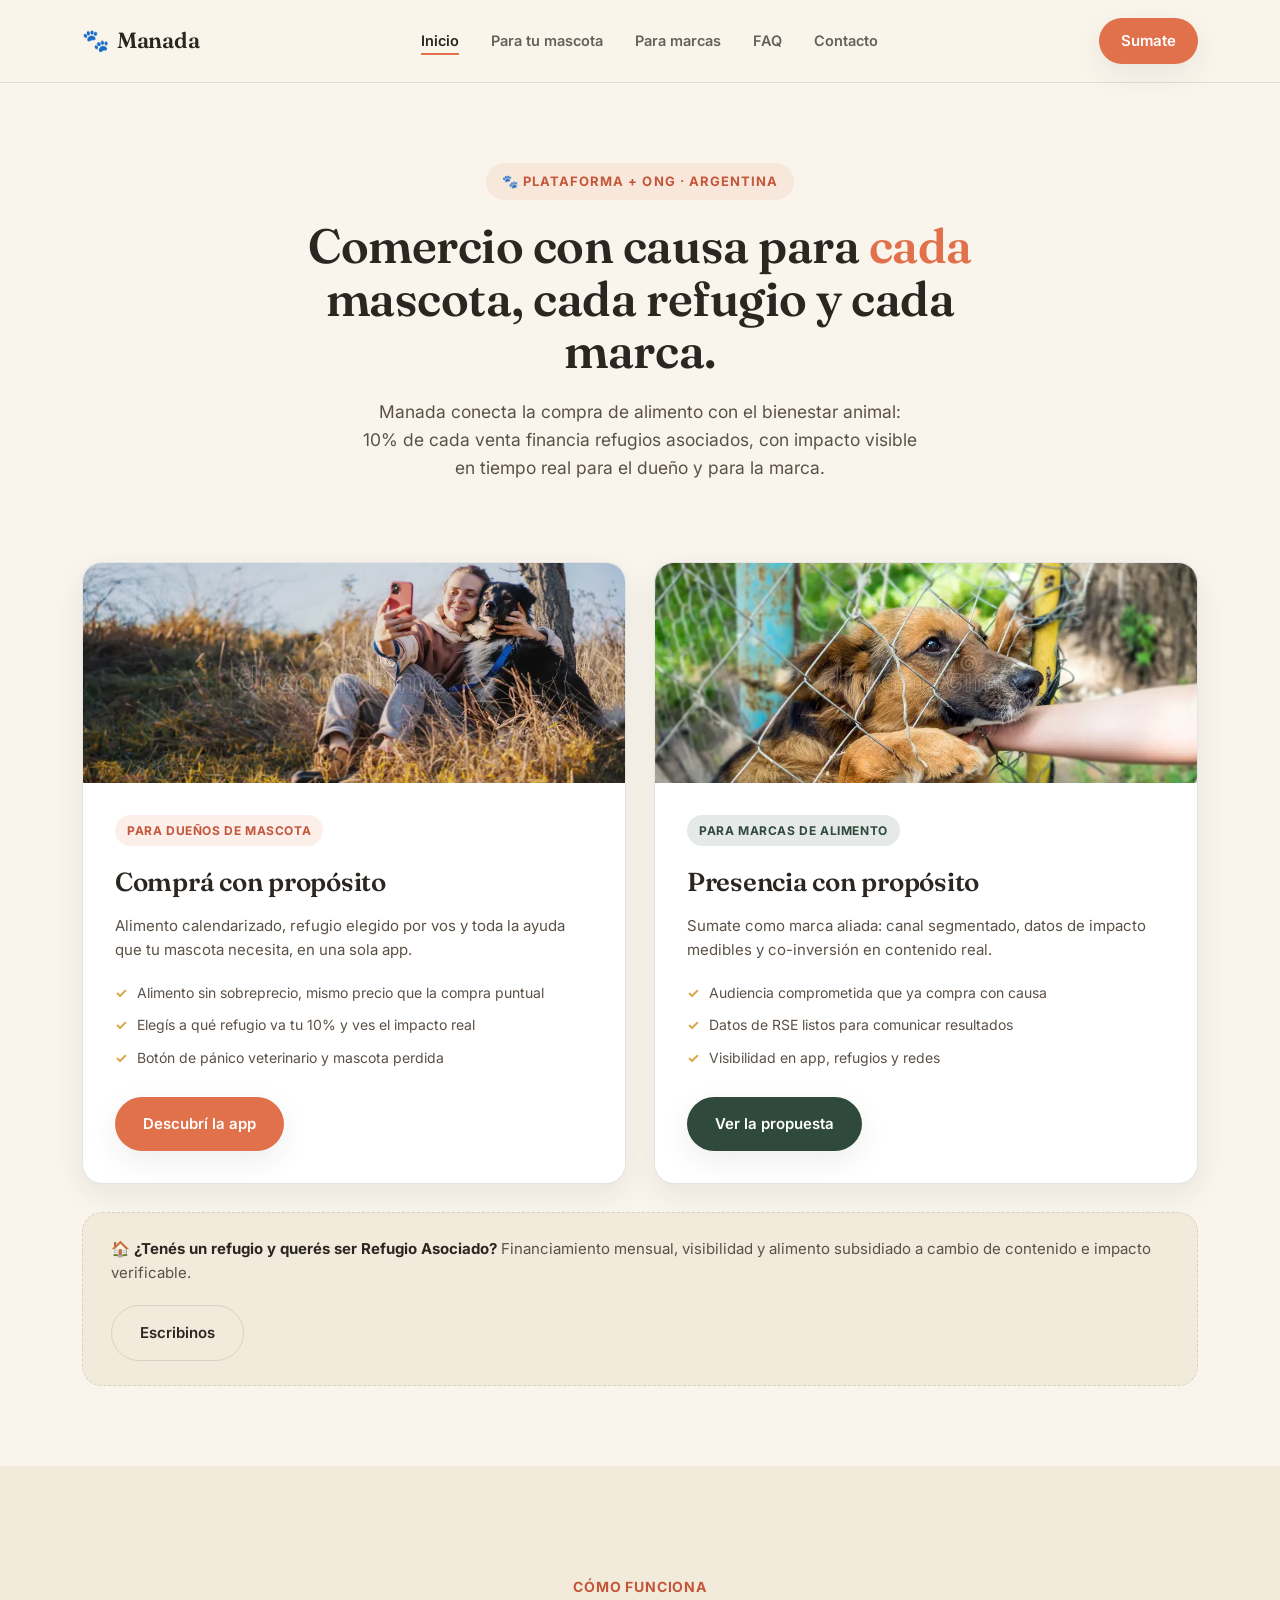
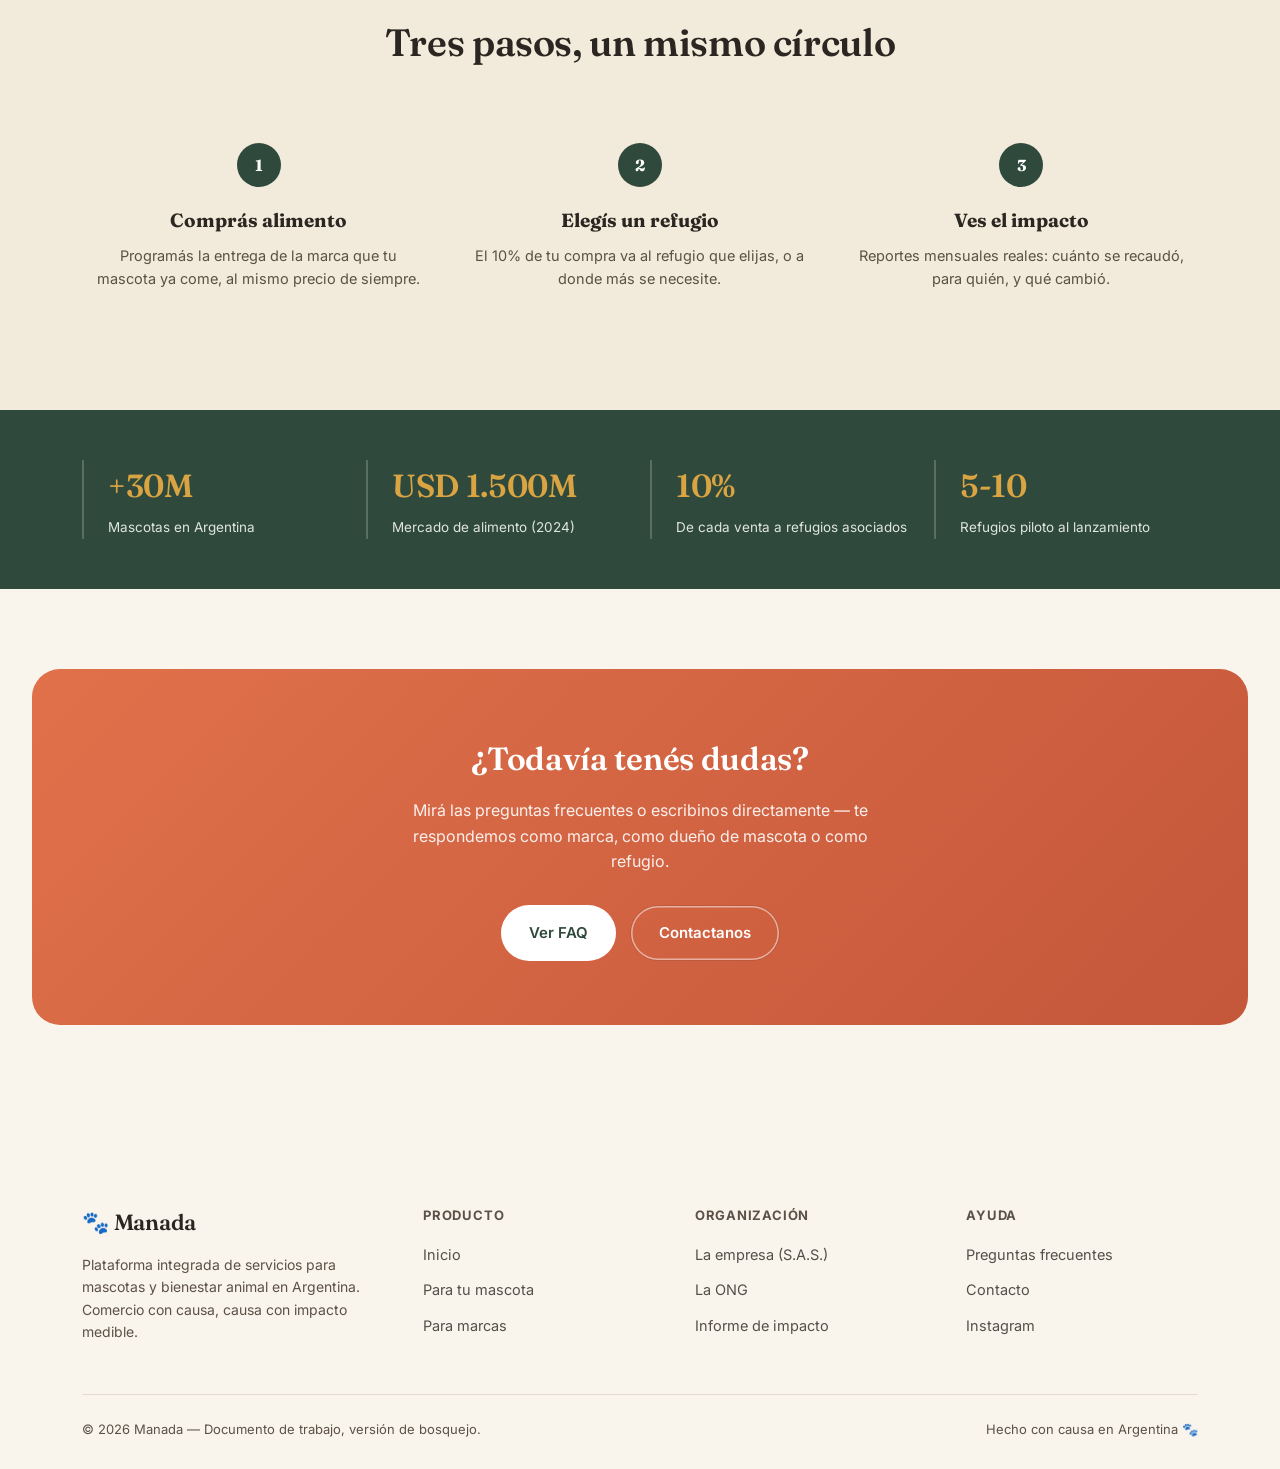
==== index.html @ 58442070 "Sitio Manada - primera version" ====
<!DOCTYPE html>
<html lang="es">
<head>
<meta charset="UTF-8">
<meta name="viewport" content="width=device-width, initial-scale=1.0">
<title>Manada — Comercio con causa para mascotas en Argentina</title>
<link rel="preconnect" href="https://fonts.googleapis.com">
<link href="https://fonts.googleapis.com/css2?family=Fraunces:opsz,wght@9..144,400;9..144,500;9..144,600;9..144,700&family=Inter:wght@400;500;600;700;800&display=swap" rel="stylesheet">
<link rel="stylesheet" href="styles.css">
<style>
  /* HERO (hub, breve) */
  .hub-hero{ padding: 80px 0 60px; text-align:center; }
  .hub-hero h1{ font-size: 48px; line-height: 1.1; max-width: 780px; margin: 0 auto 20px; }
  .hub-hero h1 em{ font-style:normal; color: var(--terracotta); }
  .hub-hero p.lead{ font-size: 17.5px; color: var(--charcoal-soft); max-width: 560px; margin: 0 auto; }

  /* FORK: dos caminos */
  .fork{ padding: 20px 0 80px; }
  .fork-grid{ display:grid; grid-template-columns: 1fr 1fr; gap: 28px; }
  .fork-card{
    background: var(--white); border-radius: var(--radius); overflow:hidden;
    border: 1px solid var(--line); box-shadow: var(--shadow);
    display:flex; flex-direction:column; transition: transform .2s ease, box-shadow .2s ease;
  }
  .fork-card:hover{ transform: translateY(-6px); box-shadow: var(--shadow-lg); }
  .fork-card .img-frame{ border-radius: 0; height: 220px; box-shadow:none; }
  .fork-card .body{ padding: 32px; display:flex; flex-direction:column; flex:1; }
  .fork-card .tag{ display:inline-block; font-size: 12px; font-weight:700; letter-spacing:.05em; text-transform:uppercase; padding: 6px 12px; border-radius: 999px; margin-bottom:16px; width:fit-content; }
  .fork-card.a .tag{ background: rgba(224,113,75,0.12); color: var(--terracotta-dark); }
  .fork-card.b .tag{ background: rgba(47,74,61,0.12); color: var(--forest); }
  .fork-card h3{ font-size: 26px; margin-bottom: 10px; }
  .fork-card p.desc{ color: var(--charcoal-soft); font-size: 15px; margin-bottom: 20px; }
  .fork-list{ display:flex; flex-direction:column; gap: 10px; margin-bottom: 28px; }
  .fork-list div{ display:flex; gap: 10px; align-items:flex-start; font-size: 14px; color: var(--charcoal-soft); }
  .fork-list div::before{ content:"✓"; color: var(--gold); font-weight:700; flex-shrink:0; }
  .fork-card .btn{ margin-top:auto; align-self:flex-start; }

  /* Banner refugios */
  .shelter-banner{
    background: var(--cream-2); border: 1.5px dashed var(--line); border-radius: var(--radius);
    padding: 24px 28px; margin-top: 28px;
    display:flex; align-items:center; justify-content:space-between; gap: 20px; flex-wrap: wrap;
  }
  .shelter-banner p{ font-size: 15px; color: var(--charcoal-soft); }
  .shelter-banner strong{ color: var(--charcoal); }

  /* COMO FUNCIONA */
  .how{ background: var(--cream-2); }
  .how-grid{ display:grid; grid-template-columns: repeat(3,1fr); gap: 28px; }
  .how-step{ text-align:center; padding: 10px; }
  .how-step .num{
    width:44px; height:44px; border-radius:50%; background: var(--forest); color:var(--white);
    display:flex; align-items:center; justify-content:center; font-family:'Fraunces',serif; font-weight:700;
    margin: 0 auto 18px;
  }
  .how-step h4{ font-family:'Fraunces',serif; font-size: 19px; margin-bottom: 8px; }
  .how-step p{ font-size: 14.5px; color: var(--charcoal-soft); }

  /* STATS */
  .stats-strip{ background: var(--forest); color: var(--white); padding: 50px 0; }
  .stats-strip .container{ display:grid; grid-template-columns: repeat(4,1fr); gap: 20px; }
  .stat{ padding-left: 24px; border-left: 2px solid rgba(255,255,255,0.2); }
  .stat h3{ color: var(--gold); font-size: 32px; margin-bottom: 6px; }
  .stat p{ font-size: 13.5px; opacity: 0.85; }

  /* CTA FINAL */
  .cta-final{ background: linear-gradient(135deg, var(--terracotta), var(--terracotta-dark)); color: var(--white); text-align:center; border-radius: 28px; margin: 0 32px; padding: 64px 40px; }
  .cta-final h2{ color: var(--white); font-size: 32px; margin-bottom: 14px; }
  .cta-final p{ opacity: 0.9; max-width: 480px; margin: 0 auto 30px; }
  .cta-actions{ display:flex; gap: 14px; justify-content:center; flex-wrap: wrap; }

  @media (max-width: 980px){
    .fork-grid, .how-grid{ grid-template-columns: 1fr; }
    .stats-strip .container{ grid-template-columns: repeat(2,1fr); }
    .hub-hero h1{ font-size: 34px; }
  }
</style>
</head>
<body>

<header>
  <nav>
    <a href="index.html" class="brand"><span class="paw">🐾</span> Manada</a>
    <ul class="nav-links">
      <li><a href="index.html" class="active">Inicio</a></li>
      <li><a href="consumidores.html">Para tu mascota</a></li>
      <li><a href="proveedores.html">Para marcas</a></li>
      <li><a href="faq.html">FAQ</a></li>
      <li><a href="contacto.html">Contacto</a></li>
    </ul>
    <div class="nav-cta">
      <a href="contacto.html" class="btn btn-primary" style="padding:11px 22px;">Sumate</a>
    </div>
  </nav>
</header>

<!-- HERO -->
<section class="hub-hero">
  <div class="container">
    <span class="eyebrow">🐾 Plataforma + ONG · Argentina</span>
    <h1>Comercio con causa para <em>cada</em> mascota, cada refugio y cada marca.</h1>
    <p class="lead">Manada conecta la compra de alimento con el bienestar animal: 10% de cada venta financia refugios asociados, con impacto visible en tiempo real para el dueño y para la marca.</p>
  </div>
</section>

<!-- FORK -->
<section class="fork">
  <div class="container">
    <div class="fork-grid">

      <div class="fork-card a">
        <div class="img-frame">
          <img src="imagenes/hero-principal.jpg" alt="Dueña con su perro al aire libre" style="object-position: 70% 40%;">
        </div>
        <div class="body">
          <span class="tag">Para dueños de mascota</span>
          <h3>Comprá con propósito</h3>
          <p class="desc">Alimento calendarizado, refugio elegido por vos y toda la ayuda que tu mascota necesita, en una sola app.</p>
          <div class="fork-list">
            <div>Alimento sin sobreprecio, mismo precio que la compra puntual</div>
            <div>Elegís a qué refugio va tu 10% y ves el impacto real</div>
            <div>Botón de pánico veterinario y mascota perdida</div>
          </div>
          <a href="consumidores.html" class="btn btn-primary">Descubrí la app</a>
        </div>
      </div>

      <div class="fork-card b">
        <div class="img-frame">
          <img src="imagenes/problema-refugio.jpg" alt="Perro en un refugio">
        </div>
        <div class="body">
          <span class="tag">Para marcas de alimento</span>
          <h3>Presencia con propósito</h3>
          <p class="desc">Sumate como marca aliada: canal segmentado, datos de impacto medibles y co-inversión en contenido real.</p>
          <div class="fork-list">
            <div>Audiencia comprometida que ya compra con causa</div>
            <div>Datos de RSE listos para comunicar resultados</div>
            <div>Visibilidad en app, refugios y redes</div>
          </div>
          <a href="proveedores.html" class="btn btn-forest">Ver la propuesta</a>
        </div>
      </div>

    </div>

    <div class="shelter-banner">
      <p>🏠 <strong>¿Tenés un refugio y querés ser Refugio Asociado?</strong> Financiamiento mensual, visibilidad y alimento subsidiado a cambio de contenido e impacto verificable.</p>
      <a href="contacto.html" class="btn btn-outline">Escribinos</a>
    </div>
  </div>
</section>

<!-- COMO FUNCIONA -->
<section class="how">
  <div class="container">
    <div class="section-head">
      <span class="section-tag" style="display:block;">Cómo funciona</span>
      <h2>Tres pasos, un mismo círculo</h2>
    </div>
    <div class="how-grid">
      <div class="how-step">
        <div class="num">1</div>
        <h4>Comprás alimento</h4>
        <p>Programás la entrega de la marca que tu mascota ya come, al mismo precio de siempre.</p>
      </div>
      <div class="how-step">
        <div class="num">2</div>
        <h4>Elegís un refugio</h4>
        <p>El 10% de tu compra va al refugio que elijas, o a donde más se necesite.</p>
      </div>
      <div class="how-step">
        <div class="num">3</div>
        <h4>Ves el impacto</h4>
        <p>Reportes mensuales reales: cuánto se recaudó, para quién, y qué cambió.</p>
      </div>
    </div>
  </div>
</section>

<!-- STATS -->
<section class="stats-strip">
  <div class="container">
    <div class="stat"><h3>+30M</h3><p>Mascotas en Argentina</p></div>
    <div class="stat"><h3>USD 1.500M</h3><p>Mercado de alimento (2024)</p></div>
    <div class="stat"><h3>10%</h3><p>De cada venta a refugios asociados</p></div>
    <div class="stat"><h3>5-10</h3><p>Refugios piloto al lanzamiento</p></div>
  </div>
</section>

<!-- CTA FINAL -->
<section style="padding-top:80px;">
  <div class="cta-final">
    <h2>¿Todavía tenés dudas?</h2>
    <p>Mirá las preguntas frecuentes o escribinos directamente — te respondemos como marca, como dueño de mascota o como refugio.</p>
    <div class="cta-actions">
      <a href="faq.html" class="btn btn-light">Ver FAQ</a>
      <a href="contacto.html" class="btn btn-outline" style="color:#fff; box-shadow: inset 0 0 0 1.5px rgba(255,255,255,0.5);">Contactanos</a>
    </div>
  </div>
</section>

<!-- FOOTER -->
<footer>
  <div class="container">
    <div class="footer-top">
      <div>
        <a href="index.html" class="brand">🐾 Manada</a>
        <p>Plataforma integrada de servicios para mascotas y bienestar animal en Argentina. Comercio con causa, causa con impacto medible.</p>
      </div>
      <div class="footer-col">
        <h5>Producto</h5>
        <ul>
          <li><a href="index.html">Inicio</a></li>
          <li><a href="consumidores.html">Para tu mascota</a></li>
          <li><a href="proveedores.html">Para marcas</a></li>
        </ul>
      </div>
      <div class="footer-col">
        <h5>Organización</h5>
        <ul>
          <li><a href="#">La empresa (S.A.S.)</a></li>
          <li><a href="#">La ONG</a></li>
          <li><a href="#">Informe de impacto</a></li>
        </ul>
      </div>
      <div class="footer-col">
        <h5>Ayuda</h5>
        <ul>
          <li><a href="faq.html">Preguntas frecuentes</a></li>
          <li><a href="contacto.html">Contacto</a></li>
          <li><a href="#">Instagram</a></li>
        </ul>
      </div>
    </div>
    <div class="footer-bottom">
      <span>© 2026 Manada — Documento de trabajo, versión de bosquejo.</span>
      <span>Hecho con causa en Argentina 🐾</span>
    </div>
  </div>
</footer>

</body>
</html>
---- styles.css ----
/* ============================================================
   MANADA — Hoja de estilos compartida
   Tokens de marca + componentes reutilizables (nav, footer, botones,
   placeholders de imagen). Cada página suma su propio <style> con
   lo específico de esa sección.
   ============================================================ */

:root{
  --cream: #FAF5EC;
  --cream-2: #F2EADA;
  --charcoal: #2B2621;
  --charcoal-soft: #5B5147;
  --terracotta: #E0714B;
  --terracotta-dark: #C4573A;
  --forest: #2F4A3D;
  --forest-light: #3E6350;
  --gold: #D9A441;
  --sage: #7C9082;
  --sage-dark: #5F7264;
  --white: #FFFFFF;
  --line: rgba(43,38,33,0.12);
  --radius: 20px;
  --shadow: 0 10px 30px rgba(43,38,33,0.08);
  --shadow-lg: 0 20px 50px rgba(43,38,33,0.14);
}

*{ box-sizing: border-box; margin:0; padding:0; }
html{ scroll-behavior: smooth; }
body{
  font-family: 'Inter', sans-serif;
  color: var(--charcoal);
  background: var(--cream);
  line-height: 1.6;
  overflow-x: hidden;
}
h1, h2, h3, .brand{
  font-family: 'Fraunces', serif;
  font-weight: 600;
  letter-spacing: -0.01em;
  color: var(--charcoal);
}
a{ color: inherit; text-decoration: none; }
ul{ list-style: none; }
img{ max-width: 100%; display:block; }
section{ padding: 110px 0; }
.container{ max-width: 1180px; margin: 0 auto; padding: 0 32px; }

.eyebrow{
  display:inline-flex; align-items:center; gap:8px;
  font-size: 13px; font-weight: 700; letter-spacing: 0.08em; text-transform: uppercase;
  color: var(--terracotta-dark);
  background: rgba(224,113,75,0.1);
  padding: 8px 16px; border-radius: 999px;
  margin-bottom: 20px;
}
.eyebrow.green{ color: var(--forest); background: rgba(47,74,61,0.1); }
.eyebrow.sage{ color: var(--sage-dark); background: rgba(124,144,130,0.14); }

.section-tag{ font-size: 14px; font-weight: 700; color: var(--terracotta-dark); text-transform: uppercase; letter-spacing: .06em; margin-bottom: 14px; display:block; }
.section-head{ text-align:center; max-width: 620px; margin: 0 auto 60px; }
.section-head h2{ font-size: 38px; margin-bottom: 16px; }
.section-head p{ color: var(--charcoal-soft); font-size: 17px; }

/* Buttons */
.btn{
  display:inline-flex; align-items:center; justify-content:center; gap:8px;
  padding: 15px 28px; border-radius: 999px; font-weight: 600; font-size: 15px;
  cursor:pointer; transition: transform .2s ease, box-shadow .2s ease, background .2s ease;
  white-space: nowrap; border: none; font-family:'Inter',sans-serif;
}
.btn-primary{ background: var(--terracotta); color: var(--white); box-shadow: var(--shadow); }
.btn-primary:hover{ background: var(--terracotta-dark); transform: translateY(-2px); }
.btn-forest{ background: var(--forest); color: var(--white); box-shadow: var(--shadow); }
.btn-forest:hover{ background: var(--forest-light); transform: translateY(-2px); }
.btn-outline{ background: transparent; color: var(--charcoal); border: 1.5px solid var(--line); }
.btn-outline:hover{ border-color: var(--charcoal); transform: translateY(-2px); }
.btn-light{ background: var(--white); color: var(--forest); }
.btn-light:hover{ transform: translateY(-2px); box-shadow: var(--shadow); }

/* Placeholder de imagen (sin foto todavía) */
.img-placeholder{
  position: relative;
  display:flex; flex-direction:column; align-items:center; justify-content:center; gap:10px;
  text-align:center;
  background: repeating-linear-gradient(135deg, #EFE6D8, #EFE6D8 10px, #F5EEE2 10px, #F5EEE2 20px);
  border: 1.5px dashed rgba(43,38,33,0.28);
  border-radius: var(--radius);
  color: var(--charcoal-soft);
  padding: 24px;
  min-height: 220px;
}
.img-placeholder .icon{ font-size: 28px; opacity: 0.6; }
.img-placeholder .label{ font-size: 13px; font-weight: 700; text-transform: uppercase; letter-spacing: .05em; color: var(--charcoal); }
.img-placeholder .desc{ font-size: 13px; max-width: 260px; color: var(--charcoal-soft); }

/* Imagen real ya cargada */
.img-frame{ border-radius: var(--radius); overflow: hidden; box-shadow: var(--shadow); }
.img-frame img{ width:100%; height:100%; object-fit: cover; object-position: center; display:block; }

/* ============ NAV (compartida en todas las páginas) ============ */
header{
  position: sticky; top:0; z-index: 100;
  background: rgba(250,245,236,0.85);
  backdrop-filter: blur(10px);
  border-bottom: 1px solid var(--line);
}
nav{
  max-width: 1180px; margin:0 auto; padding: 18px 32px;
  display:flex; align-items:center; justify-content:space-between;
}
.brand{ font-size: 22px; display:flex; align-items:center; gap:8px; }
.brand .paw{ color: var(--terracotta); }
.nav-links{ display:flex; gap: 32px; font-weight: 600; font-size: 14.5px; }
.nav-links a{ opacity: 0.72; transition: opacity .2s; padding-bottom: 4px; border-bottom: 2px solid transparent; }
.nav-links a:hover{ opacity: 1; }
.nav-links a.active{ opacity: 1; border-bottom-color: var(--terracotta); }
.nav-cta{ display:flex; align-items:center; gap:16px; }

@media (max-width: 980px){
  .nav-links{ display:none; }
}

/* ============ FOOTER (compartido) ============ */
footer{ padding: 70px 0 30px; }
.footer-top{ display:grid; grid-template-columns: 1.3fr 1fr 1fr 1fr; gap: 40px; margin-bottom: 50px; }
.footer-top .brand{ margin-bottom: 14px; }
.footer-top p{ color: var(--charcoal-soft); font-size: 14px; max-width: 280px; }
.footer-col h5{ font-size: 13px; text-transform: uppercase; letter-spacing: .06em; margin-bottom: 16px; color: var(--charcoal-soft); }
.footer-col ul{ display:flex; flex-direction:column; gap: 10px; }
.footer-col a{ font-size: 14.5px; color: var(--charcoal); opacity: 0.8; }
.footer-col a:hover{ opacity: 1; }
.footer-bottom{
  border-top: 1px solid var(--line); padding-top: 24px;
  display:flex; justify-content:space-between; align-items:center; font-size: 13px; color: var(--charcoal-soft);
  flex-wrap: wrap; gap: 10px;
}
@media (max-width: 980px){
  .footer-top{ grid-template-columns: 1fr 1fr; }
}
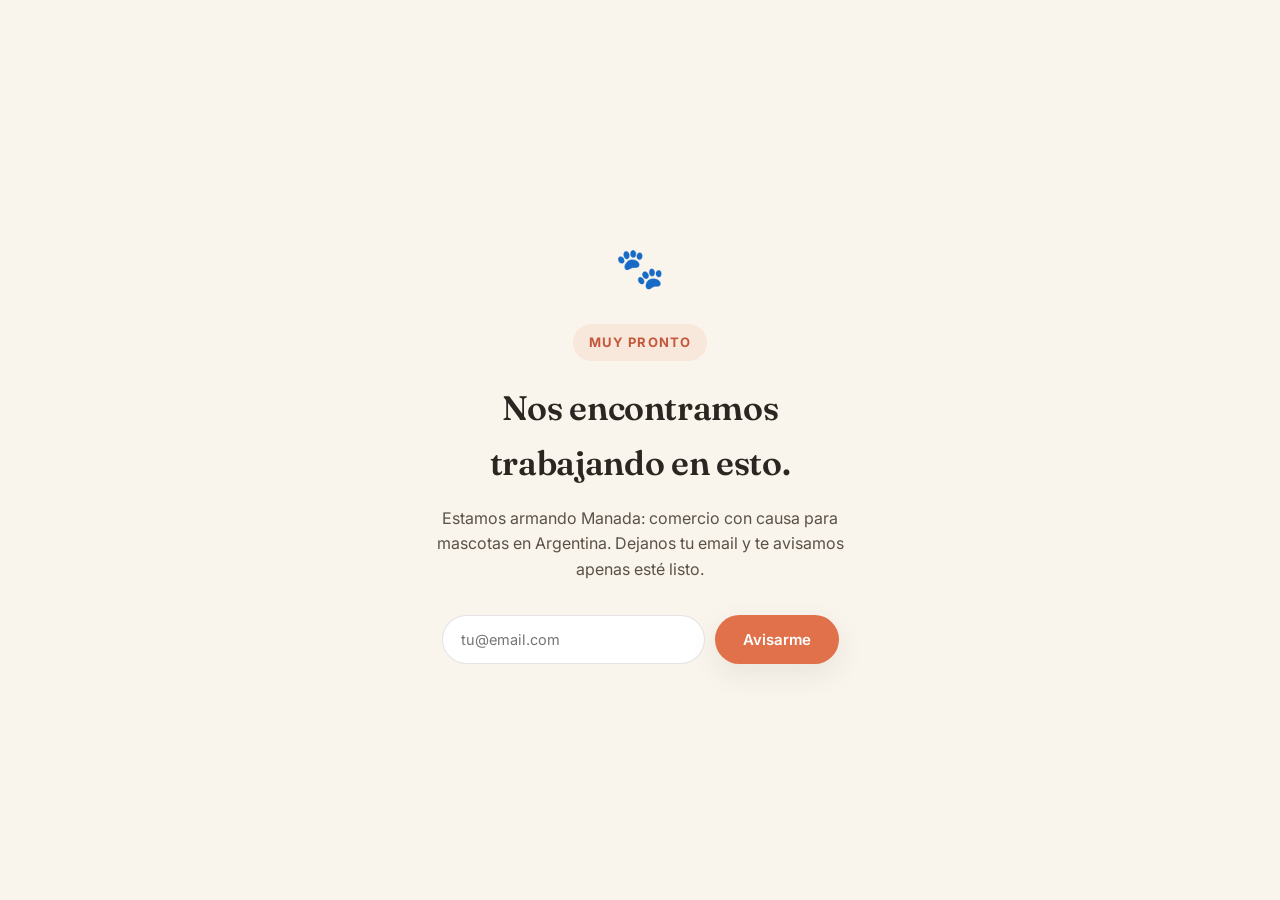
==== commit ee80c087: "Agregar modo mantenimiento (estamos trabajando en esto)" ====
--- a/index.html
+++ b/index.html
@@ -2,6 +2,8 @@
 <html lang="es">
 <head>
 <meta charset="UTF-8">
+<script src="config.js"></script>
+<script>if (typeof MANADA_MAINTENANCE !== 'undefined' && MANADA_MAINTENANCE) { location.replace('maintenance.html'); }</script>
 <meta name="viewport" content="width=device-width, initial-scale=1.0">
 <title>Manada — Comercio con causa para mascotas en Argentina</title>
 <link rel="preconnect" href="https://fonts.googleapis.com">
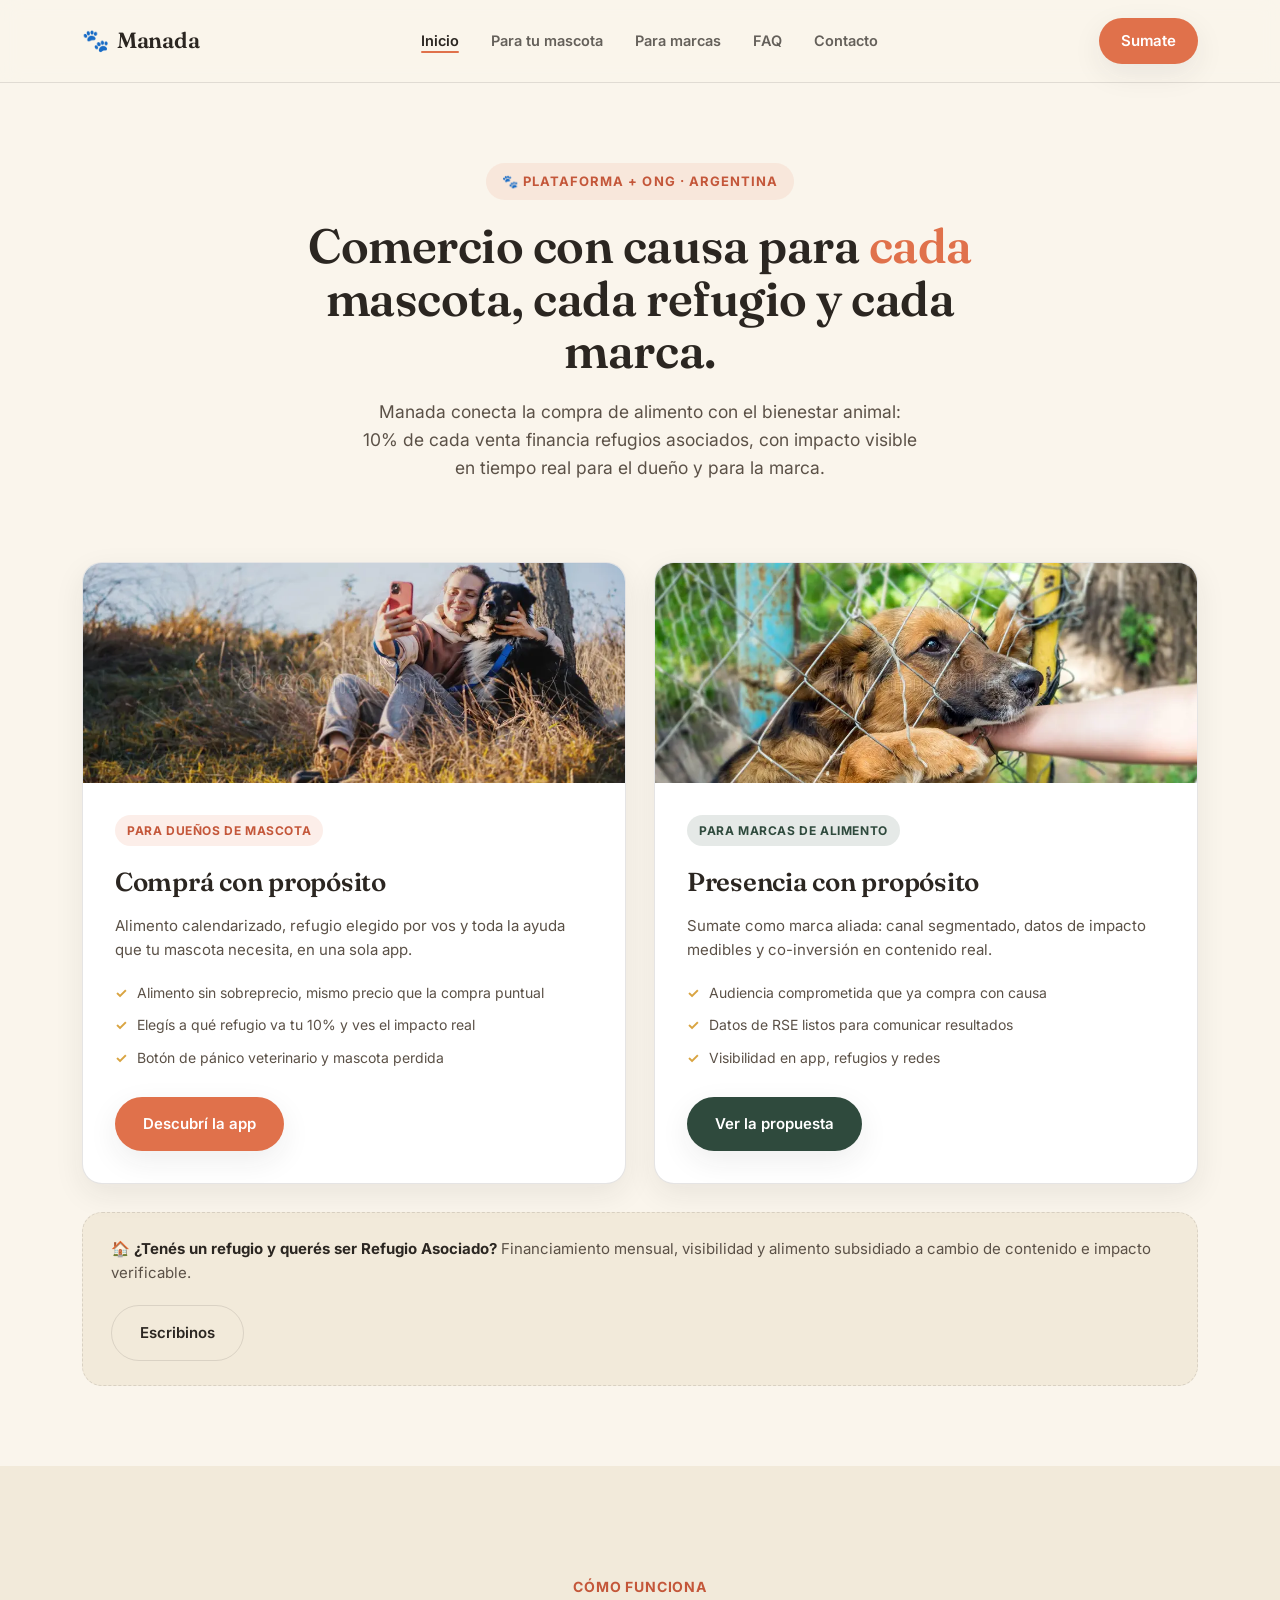
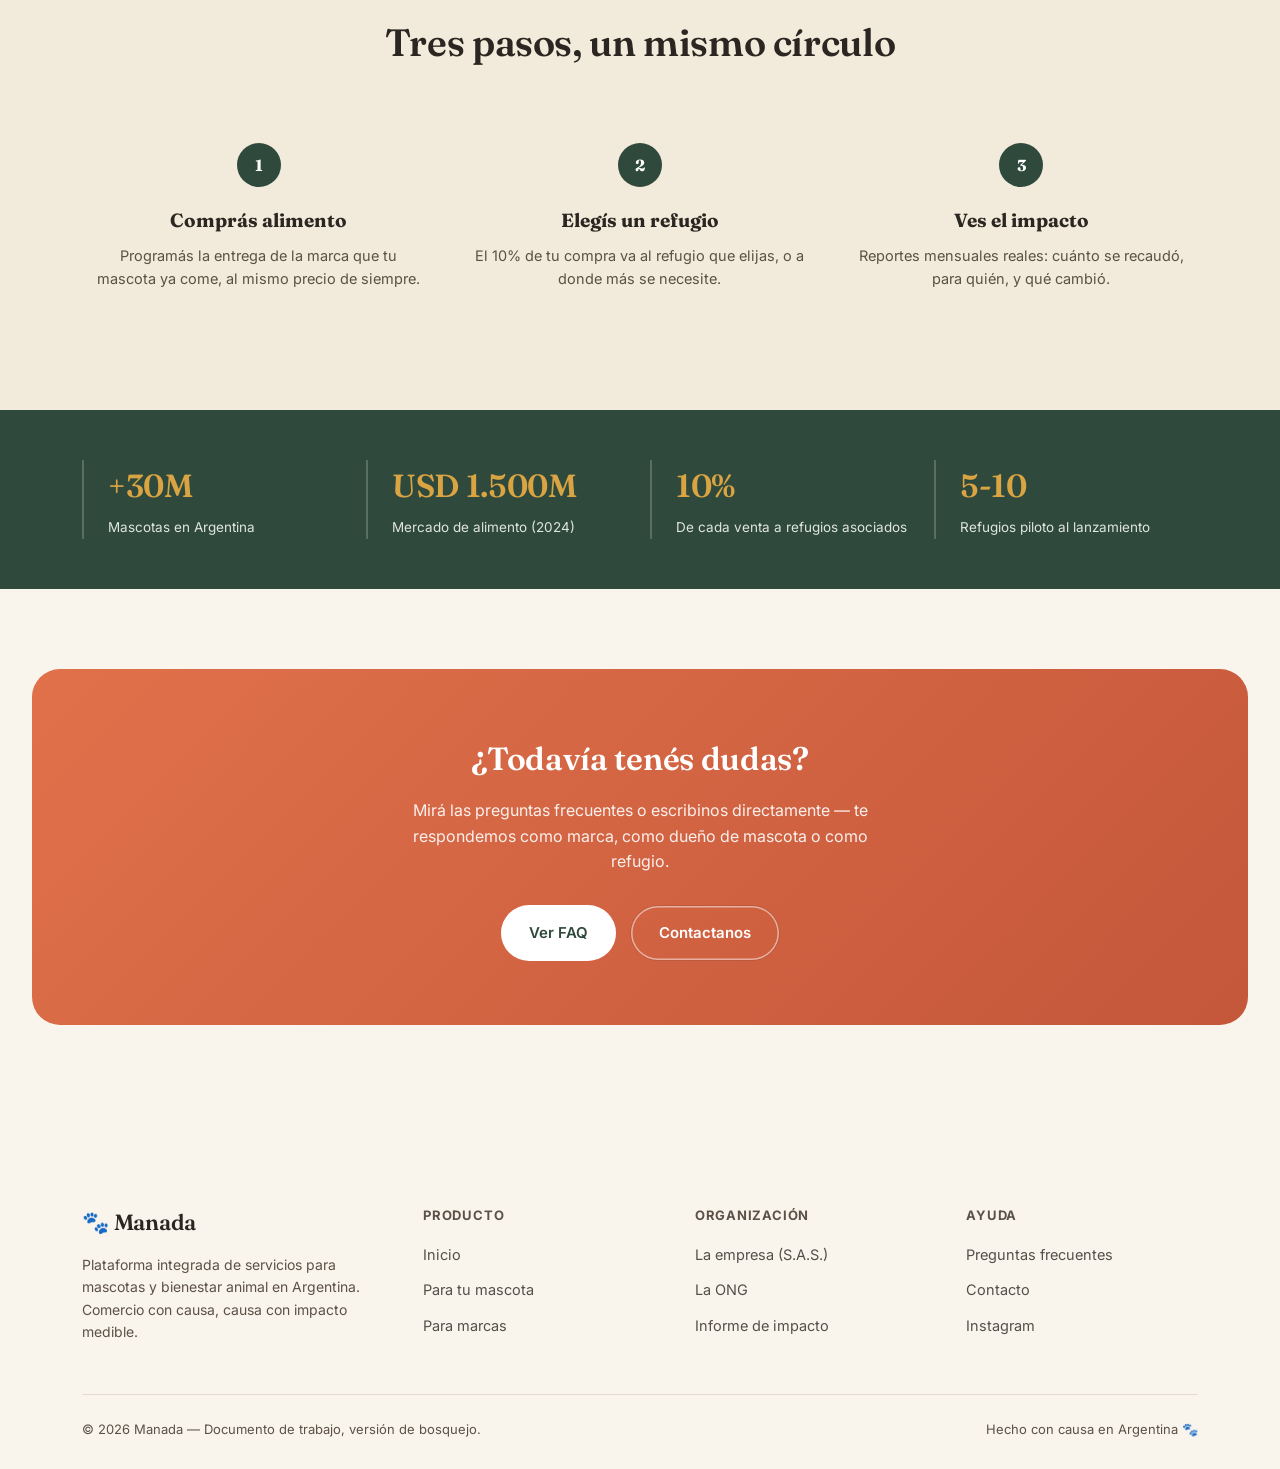
==== commit bb433c17: "Pulir micro-interacciones: easing propio, press feedback, focus states Curvas de easing custom (ease" ====
--- a/index.html
+++ b/index.html
@@ -22,9 +22,10 @@
   .fork-card{
     background: var(--white); border-radius: var(--radius); overflow:hidden;
     border: 1px solid var(--line); box-shadow: var(--shadow);
-    display:flex; flex-direction:column; transition: transform .2s ease, box-shadow .2s ease;
-  }
-  .fork-card:hover{ transform: translateY(-6px); box-shadow: var(--shadow-lg); }
+    display:flex; flex-direction:column;
+    transition: transform .3s var(--ease-out-expo), box-shadow .3s var(--ease-out-expo);
+  }
+  .fork-card:hover{ transform: translateY(-4px); box-shadow: var(--shadow-lg); }
   .fork-card .img-frame{ border-radius: 0; height: 220px; box-shadow:none; }
   .fork-card .body{ padding: 32px; display:flex; flex-direction:column; flex:1; }
   .fork-card .tag{ display:inline-block; font-size: 12px; font-weight:700; letter-spacing:.05em; text-transform:uppercase; padding: 6px 12px; border-radius: 999px; margin-bottom:16px; width:fit-content; }
--- a/styles.css
+++ b/styles.css
@@ -22,6 +22,12 @@
   --radius: 20px;
   --shadow: 0 10px 30px rgba(43,38,33,0.08);
   --shadow-lg: 0 20px 50px rgba(43,38,33,0.14);
+
+  /* Curvas de easing: nada de "ease" lineal por defecto.
+     expo = arranca rápido, frena suave (hovers, apariciones).
+     spring = leve overshoot, para feedback táctil (press). */
+  --ease-out-expo: cubic-bezier(0.16, 1, 0.3, 1);
+  --ease-spring: cubic-bezier(0.34, 1.56, 0.64, 1);
 }
 
 *{ box-sizing: border-box; margin:0; padding:0; }
@@ -65,9 +71,13 @@
 .btn{
   display:inline-flex; align-items:center; justify-content:center; gap:8px;
   padding: 15px 28px; border-radius: 999px; font-weight: 600; font-size: 15px;
-  cursor:pointer; transition: transform .2s ease, box-shadow .2s ease, background .2s ease;
+  cursor:pointer;
+  transition: transform .15s var(--ease-out-expo), box-shadow .15s var(--ease-out-expo), background .15s var(--ease-out-expo);
   white-space: nowrap; border: none; font-family:'Inter',sans-serif;
 }
+/* Press táctil: domina sobre el hover mientras se mantiene el click. */
+.btn:active{ transform: scale(0.96); transition-duration: .1s; }
+.btn:focus-visible{ outline: 2px solid var(--terracotta-dark); outline-offset: 3px; }
 .btn-primary{ background: var(--terracotta); color: var(--white); box-shadow: var(--shadow); }
 .btn-primary:hover{ background: var(--terracotta-dark); transform: translateY(-2px); }
 .btn-forest{ background: var(--forest); color: var(--white); box-shadow: var(--shadow); }
@@ -111,10 +121,23 @@
 .brand{ font-size: 22px; display:flex; align-items:center; gap:8px; }
 .brand .paw{ color: var(--terracotta); }
 .nav-links{ display:flex; gap: 32px; font-weight: 600; font-size: 14.5px; }
-.nav-links a{ opacity: 0.72; transition: opacity .2s; padding-bottom: 4px; border-bottom: 2px solid transparent; }
+.nav-links a{
+  position: relative; opacity: 0.72; padding-bottom: 4px;
+  transition: opacity .2s var(--ease-out-expo);
+}
+.nav-links a::after{
+  content:""; position:absolute; left:0; right:0; bottom:0; height:2px;
+  background: var(--terracotta); border-radius: 2px;
+  transform: scaleX(0); transform-origin: left;
+  transition: transform .3s var(--ease-out-expo);
+}
 .nav-links a:hover{ opacity: 1; }
-.nav-links a.active{ opacity: 1; border-bottom-color: var(--terracotta); }
+.nav-links a:hover::after{ transform: scaleX(1); }
+.nav-links a.active{ opacity: 1; }
+.nav-links a.active::after{ transform: scaleX(1); }
 .nav-cta{ display:flex; align-items:center; gap:16px; }
+
+a:focus-visible{ outline: 2px solid var(--terracotta-dark); outline-offset: 3px; border-radius: 4px; }
 
 @media (max-width: 980px){
   .nav-links{ display:none; }
@@ -137,3 +160,13 @@
 @media (max-width: 980px){
   .footer-top{ grid-template-columns: 1fr 1fr; }
 }
+
+/* Quien pida menos movimiento, que no tenga que verlo. */
+@media (prefers-reduced-motion: reduce){
+  *, *::before, *::after{
+    animation-duration: 0.01ms !important;
+    animation-iteration-count: 1 !important;
+    transition-duration: 0.01ms !important;
+    scroll-behavior: auto !important;
+  }
+}
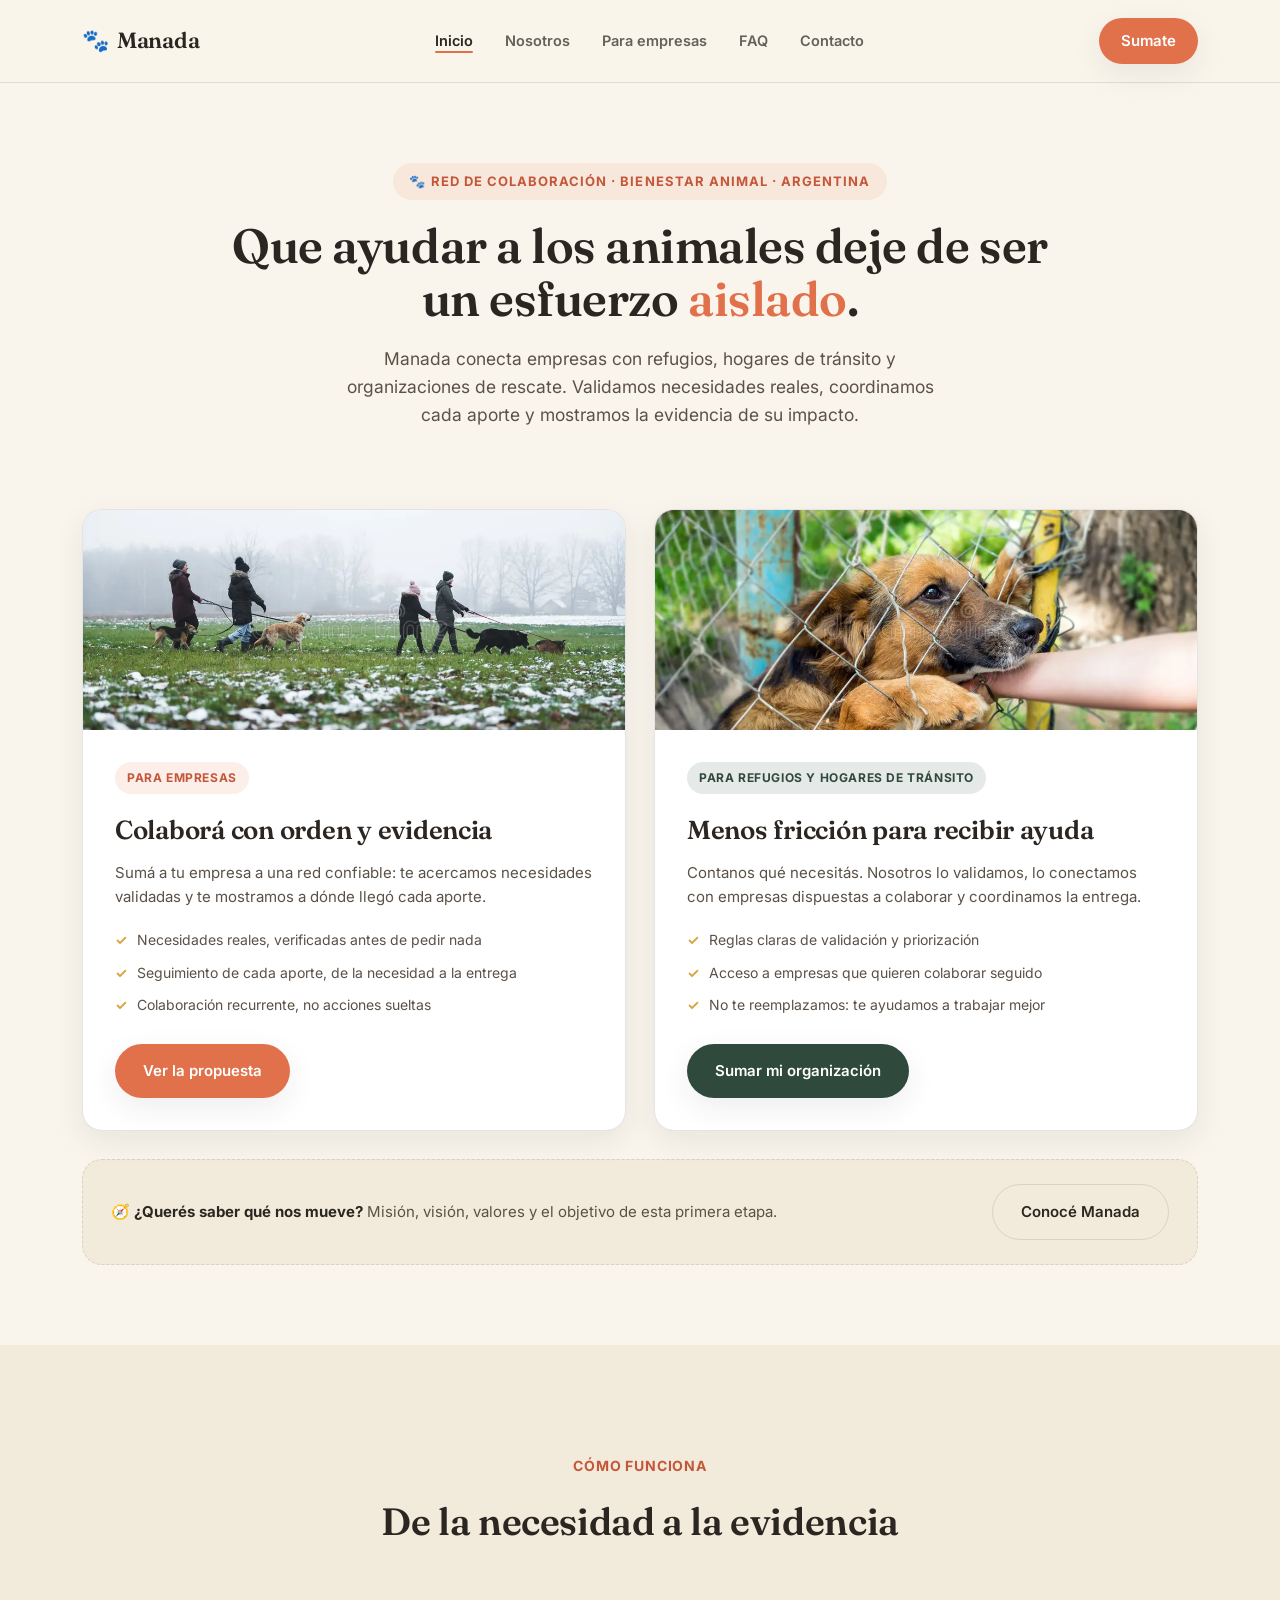
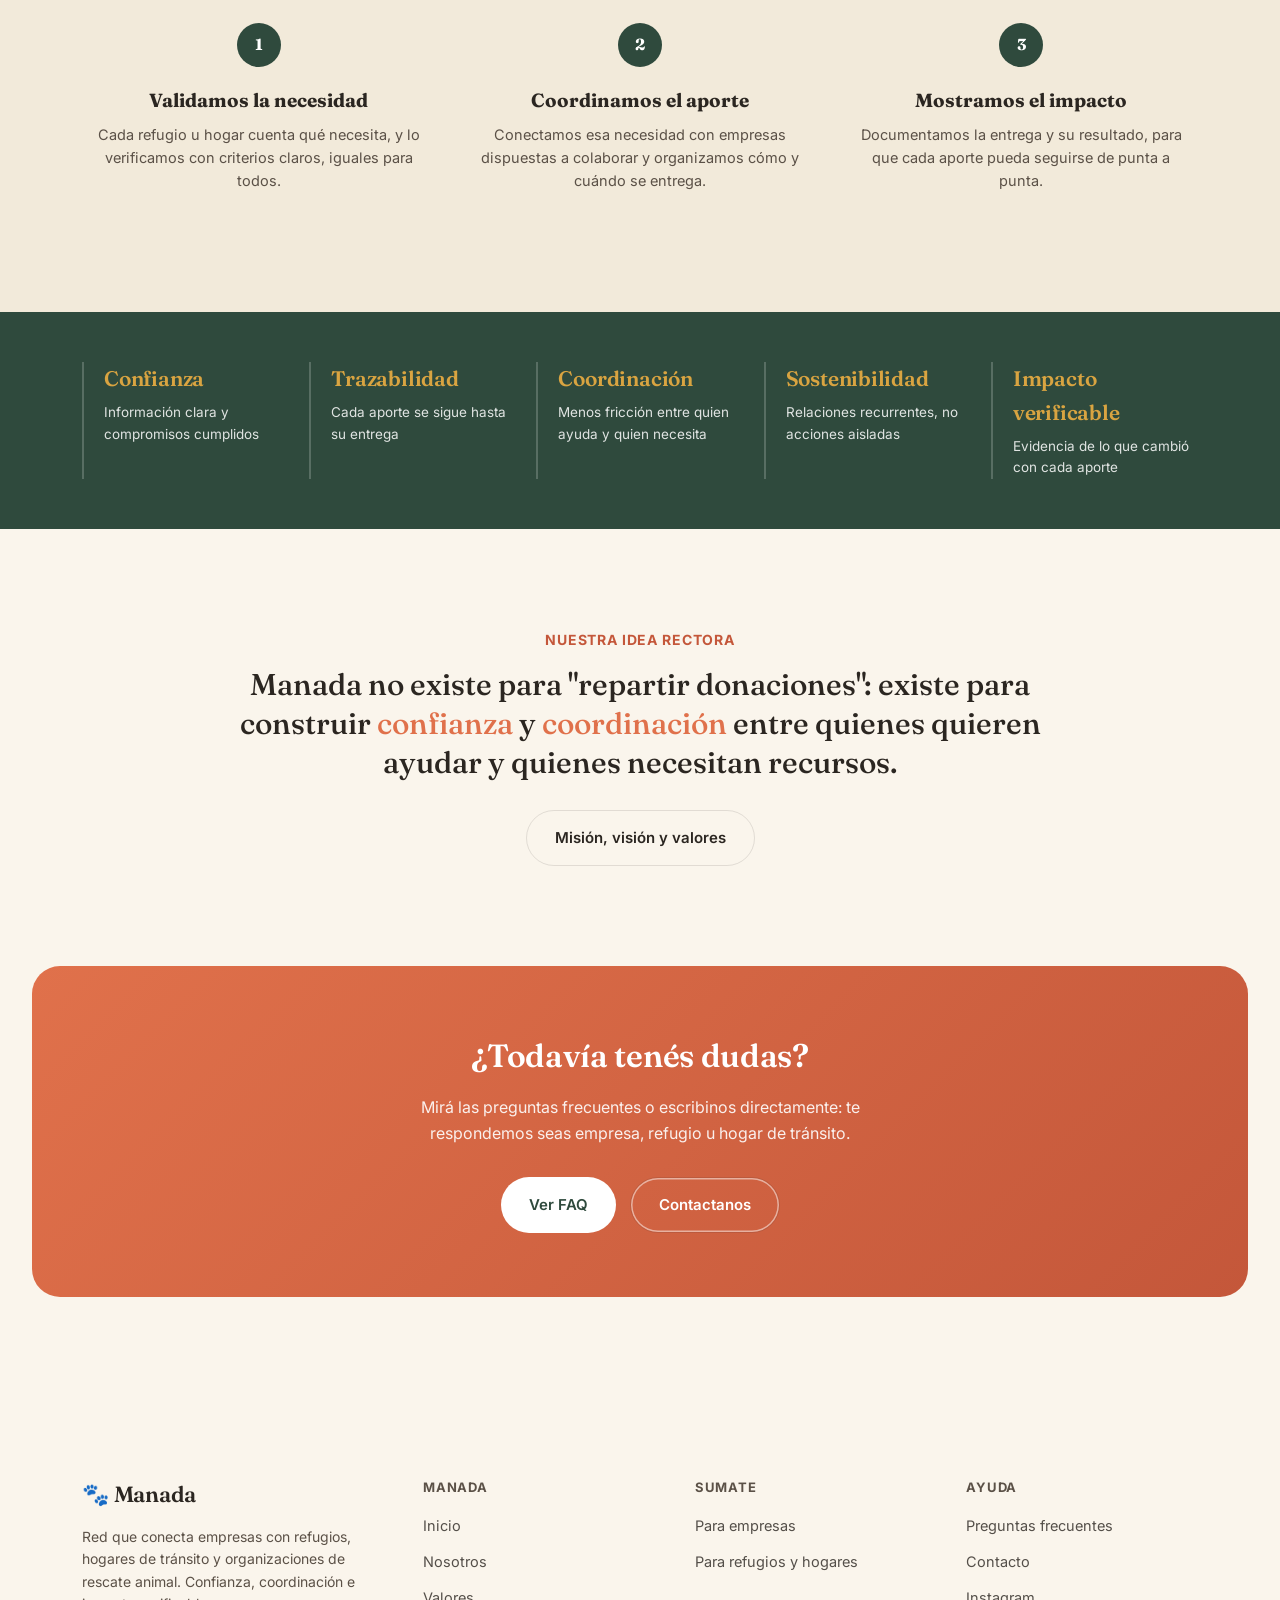
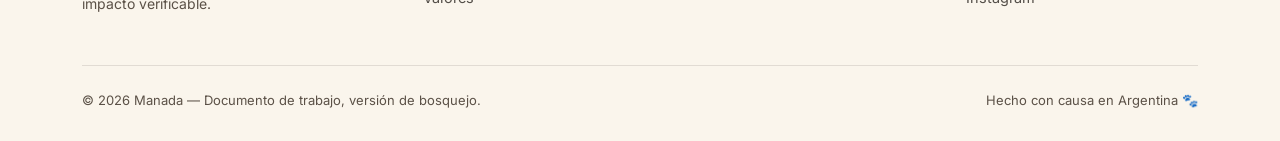
==== commit 540fd3bd: "Reposicionar el sitio según MAN-64 y capturar leads en Supabase - Nueva página Nosotros: misión, vis" ====
--- a/index.html
+++ b/index.html
@@ -5,16 +5,16 @@
 <script src="config.js"></script>
 <script>if (typeof MANADA_MAINTENANCE !== 'undefined' && MANADA_MAINTENANCE) { location.replace('maintenance.html'); }</script>
 <meta name="viewport" content="width=device-width, initial-scale=1.0">
-<title>Manada — Comercio con causa para mascotas en Argentina</title>
+<title>Manada — Empresas y refugios, coordinados para el bienestar animal</title>
 <link rel="preconnect" href="https://fonts.googleapis.com">
 <link href="https://fonts.googleapis.com/css2?family=Fraunces:opsz,wght@9..144,400;9..144,500;9..144,600;9..144,700&family=Inter:wght@400;500;600;700;800&display=swap" rel="stylesheet">
 <link rel="stylesheet" href="styles.css">
 <style>
   /* HERO (hub, breve) */
   .hub-hero{ padding: 80px 0 60px; text-align:center; }
-  .hub-hero h1{ font-size: 48px; line-height: 1.1; max-width: 780px; margin: 0 auto 20px; }
+  .hub-hero h1{ font-size: 48px; line-height: 1.1; max-width: 820px; margin: 0 auto 20px; }
   .hub-hero h1 em{ font-style:normal; color: var(--terracotta); }
-  .hub-hero p.lead{ font-size: 17.5px; color: var(--charcoal-soft); max-width: 560px; margin: 0 auto; }
+  .hub-hero p.lead{ font-size: 17.5px; color: var(--charcoal-soft); max-width: 600px; margin: 0 auto; }
 
   /* FORK: dos caminos */
   .fork{ padding: 20px 0 80px; }
@@ -38,7 +38,7 @@
   .fork-list div::before{ content:"✓"; color: var(--gold); font-weight:700; flex-shrink:0; }
   .fork-card .btn{ margin-top:auto; align-self:flex-start; }
 
-  /* Banner refugios */
+  /* Banner secundario */
   .shelter-banner{
     background: var(--cream-2); border: 1.5px dashed var(--line); border-radius: var(--radius);
     padding: 24px 28px; margin-top: 28px;
@@ -59,12 +59,20 @@
   .how-step h4{ font-family:'Fraunces',serif; font-size: 19px; margin-bottom: 8px; }
   .how-step p{ font-size: 14.5px; color: var(--charcoal-soft); }
 
-  /* STATS */
+  /* PILARES */
   .stats-strip{ background: var(--forest); color: var(--white); padding: 50px 0; }
-  .stats-strip .container{ display:grid; grid-template-columns: repeat(4,1fr); gap: 20px; }
-  .stat{ padding-left: 24px; border-left: 2px solid rgba(255,255,255,0.2); }
-  .stat h3{ color: var(--gold); font-size: 32px; margin-bottom: 6px; }
+  .stats-strip .container{ display:grid; grid-template-columns: repeat(5,1fr); gap: 20px; }
+  .stat{ padding-left: 20px; border-left: 2px solid rgba(255,255,255,0.2); }
+  .stat h3{ color: var(--gold); font-size: 21px; margin-bottom: 6px; }
   .stat p{ font-size: 13.5px; opacity: 0.85; }
+
+  /* IDEA RECTORA */
+  .rector{ text-align:center; padding: 100px 0 20px; }
+  .rector blockquote{
+    font-family:'Fraunces',serif; font-size: 30px; line-height: 1.3; font-weight: 500;
+    max-width: 820px; margin: 0 auto 28px; color: var(--charcoal);
+  }
+  .rector blockquote em{ font-style:normal; color: var(--terracotta); }
 
   /* CTA FINAL */
   .cta-final{ background: linear-gradient(135deg, var(--terracotta), var(--terracotta-dark)); color: var(--white); text-align:center; border-radius: 28px; margin: 0 32px; padding: 64px 40px; }
@@ -76,6 +84,7 @@
     .fork-grid, .how-grid{ grid-template-columns: 1fr; }
     .stats-strip .container{ grid-template-columns: repeat(2,1fr); }
     .hub-hero h1{ font-size: 34px; }
+    .rector blockquote{ font-size: 23px; }
   }
 </style>
 </head>
@@ -86,8 +95,8 @@
     <a href="index.html" class="brand"><span class="paw">🐾</span> Manada</a>
     <ul class="nav-links">
       <li><a href="index.html" class="active">Inicio</a></li>
-      <li><a href="consumidores.html">Para tu mascota</a></li>
-      <li><a href="proveedores.html">Para marcas</a></li>
+      <li><a href="nosotros.html">Nosotros</a></li>
+      <li><a href="proveedores.html">Para empresas</a></li>
       <li><a href="faq.html">FAQ</a></li>
       <li><a href="contacto.html">Contacto</a></li>
     </ul>
@@ -100,9 +109,9 @@
 <!-- HERO -->
 <section class="hub-hero">
   <div class="container">
-    <span class="eyebrow">🐾 Plataforma + ONG · Argentina</span>
-    <h1>Comercio con causa para <em>cada</em> mascota, cada refugio y cada marca.</h1>
-    <p class="lead">Manada conecta la compra de alimento con el bienestar animal: 10% de cada venta financia refugios asociados, con impacto visible en tiempo real para el dueño y para la marca.</p>
+    <span class="eyebrow">🐾 Red de colaboración · Bienestar animal · Argentina</span>
+    <h1>Que ayudar a los animales deje de ser un esfuerzo <em>aislado</em>.</h1>
+    <p class="lead">Manada conecta empresas con refugios, hogares de tránsito y organizaciones de rescate. Validamos necesidades reales, coordinamos cada aporte y mostramos la evidencia de su impacto.</p>
   </div>
 </section>
 
@@ -113,18 +122,18 @@
 
       <div class="fork-card a">
         <div class="img-frame">
-          <img src="imagenes/hero-principal.jpg" alt="Dueña con su perro al aire libre" style="object-position: 70% 40%;">
+          <img src="imagenes/galeria-voluntario.jpg" alt="Voluntarios paseando varios perros de refugio">
         </div>
         <div class="body">
-          <span class="tag">Para dueños de mascota</span>
-          <h3>Comprá con propósito</h3>
-          <p class="desc">Alimento calendarizado, refugio elegido por vos y toda la ayuda que tu mascota necesita, en una sola app.</p>
+          <span class="tag">Para empresas</span>
+          <h3>Colaborá con orden y evidencia</h3>
+          <p class="desc">Sumá a tu empresa a una red confiable: te acercamos necesidades validadas y te mostramos a dónde llegó cada aporte.</p>
           <div class="fork-list">
-            <div>Alimento sin sobreprecio, mismo precio que la compra puntual</div>
-            <div>Elegís a qué refugio va tu 10% y ves el impacto real</div>
-            <div>Botón de pánico veterinario y mascota perdida</div>
+            <div>Necesidades reales, verificadas antes de pedir nada</div>
+            <div>Seguimiento de cada aporte, de la necesidad a la entrega</div>
+            <div>Colaboración recurrente, no acciones sueltas</div>
           </div>
-          <a href="consumidores.html" class="btn btn-primary">Descubrí la app</a>
+          <a href="proveedores.html" class="btn btn-primary">Ver la propuesta</a>
         </div>
       </div>
 
@@ -133,23 +142,23 @@
           <img src="imagenes/problema-refugio.jpg" alt="Perro en un refugio">
         </div>
         <div class="body">
-          <span class="tag">Para marcas de alimento</span>
-          <h3>Presencia con propósito</h3>
-          <p class="desc">Sumate como marca aliada: canal segmentado, datos de impacto medibles y co-inversión en contenido real.</p>
+          <span class="tag">Para refugios y hogares de tránsito</span>
+          <h3>Menos fricción para recibir ayuda</h3>
+          <p class="desc">Contanos qué necesitás. Nosotros lo validamos, lo conectamos con empresas dispuestas a colaborar y coordinamos la entrega.</p>
           <div class="fork-list">
-            <div>Audiencia comprometida que ya compra con causa</div>
-            <div>Datos de RSE listos para comunicar resultados</div>
-            <div>Visibilidad en app, refugios y redes</div>
+            <div>Reglas claras de validación y priorización</div>
+            <div>Acceso a empresas que quieren colaborar seguido</div>
+            <div>No te reemplazamos: te ayudamos a trabajar mejor</div>
           </div>
-          <a href="proveedores.html" class="btn btn-forest">Ver la propuesta</a>
+          <a href="contacto.html" class="btn btn-forest">Sumar mi organización</a>
         </div>
       </div>
 
     </div>
 
     <div class="shelter-banner">
-      <p>🏠 <strong>¿Tenés un refugio y querés ser Refugio Asociado?</strong> Financiamiento mensual, visibilidad y alimento subsidiado a cambio de contenido e impacto verificable.</p>
-      <a href="contacto.html" class="btn btn-outline">Escribinos</a>
+      <p>🧭 <strong>¿Querés saber qué nos mueve?</strong> Misión, visión, valores y el objetivo de esta primera etapa.</p>
+      <a href="nosotros.html" class="btn btn-outline">Conocé Manada</a>
     </div>
   </div>
 </section>
@@ -159,35 +168,45 @@
   <div class="container">
     <div class="section-head">
       <span class="section-tag" style="display:block;">Cómo funciona</span>
-      <h2>Tres pasos, un mismo círculo</h2>
+      <h2>De la necesidad a la evidencia</h2>
     </div>
     <div class="how-grid">
       <div class="how-step">
         <div class="num">1</div>
-        <h4>Comprás alimento</h4>
-        <p>Programás la entrega de la marca que tu mascota ya come, al mismo precio de siempre.</p>
+        <h4>Validamos la necesidad</h4>
+        <p>Cada refugio u hogar cuenta qué necesita, y lo verificamos con criterios claros, iguales para todos.</p>
       </div>
       <div class="how-step">
         <div class="num">2</div>
-        <h4>Elegís un refugio</h4>
-        <p>El 10% de tu compra va al refugio que elijas, o a donde más se necesite.</p>
+        <h4>Coordinamos el aporte</h4>
+        <p>Conectamos esa necesidad con empresas dispuestas a colaborar y organizamos cómo y cuándo se entrega.</p>
       </div>
       <div class="how-step">
         <div class="num">3</div>
-        <h4>Ves el impacto</h4>
-        <p>Reportes mensuales reales: cuánto se recaudó, para quién, y qué cambió.</p>
-      </div>
-    </div>
-  </div>
-</section>
-
-<!-- STATS -->
+        <h4>Mostramos el impacto</h4>
+        <p>Documentamos la entrega y su resultado, para que cada aporte pueda seguirse de punta a punta.</p>
+      </div>
+    </div>
+  </div>
+</section>
+
+<!-- PILARES -->
 <section class="stats-strip">
   <div class="container">
-    <div class="stat"><h3>+30M</h3><p>Mascotas en Argentina</p></div>
-    <div class="stat"><h3>USD 1.500M</h3><p>Mercado de alimento (2024)</p></div>
-    <div class="stat"><h3>10%</h3><p>De cada venta a refugios asociados</p></div>
-    <div class="stat"><h3>5-10</h3><p>Refugios piloto al lanzamiento</p></div>
+    <div class="stat"><h3>Confianza</h3><p>Información clara y compromisos cumplidos</p></div>
+    <div class="stat"><h3>Trazabilidad</h3><p>Cada aporte se sigue hasta su entrega</p></div>
+    <div class="stat"><h3>Coordinación</h3><p>Menos fricción entre quien ayuda y quien necesita</p></div>
+    <div class="stat"><h3>Sostenibilidad</h3><p>Relaciones recurrentes, no acciones aisladas</p></div>
+    <div class="stat"><h3>Impacto verificable</h3><p>Evidencia de lo que cambió con cada aporte</p></div>
+  </div>
+</section>
+
+<!-- IDEA RECTORA -->
+<section class="rector">
+  <div class="container">
+    <span class="section-tag">Nuestra idea rectora</span>
+    <blockquote>Manada no existe para "repartir donaciones": existe para construir <em>confianza</em> y <em>coordinación</em> entre quienes quieren ayudar y quienes necesitan recursos.</blockquote>
+    <a href="nosotros.html" class="btn btn-outline">Misión, visión y valores</a>
   </div>
 </section>
 
@@ -195,7 +214,7 @@
 <section style="padding-top:80px;">
   <div class="cta-final">
     <h2>¿Todavía tenés dudas?</h2>
-    <p>Mirá las preguntas frecuentes o escribinos directamente — te respondemos como marca, como dueño de mascota o como refugio.</p>
+    <p>Mirá las preguntas frecuentes o escribinos directamente: te respondemos seas empresa, refugio u hogar de tránsito.</p>
     <div class="cta-actions">
       <a href="faq.html" class="btn btn-light">Ver FAQ</a>
       <a href="contacto.html" class="btn btn-outline" style="color:#fff; box-shadow: inset 0 0 0 1.5px rgba(255,255,255,0.5);">Contactanos</a>
@@ -209,22 +228,21 @@
     <div class="footer-top">
       <div>
         <a href="index.html" class="brand">🐾 Manada</a>
-        <p>Plataforma integrada de servicios para mascotas y bienestar animal en Argentina. Comercio con causa, causa con impacto medible.</p>
+        <p>Red que conecta empresas con refugios, hogares de tránsito y organizaciones de rescate animal. Confianza, coordinación e impacto verificable.</p>
       </div>
       <div class="footer-col">
-        <h5>Producto</h5>
+        <h5>Manada</h5>
         <ul>
           <li><a href="index.html">Inicio</a></li>
-          <li><a href="consumidores.html">Para tu mascota</a></li>
-          <li><a href="proveedores.html">Para marcas</a></li>
+          <li><a href="nosotros.html">Nosotros</a></li>
+          <li><a href="nosotros.html#valores">Valores</a></li>
         </ul>
       </div>
       <div class="footer-col">
-        <h5>Organización</h5>
+        <h5>Sumate</h5>
         <ul>
-          <li><a href="#">La empresa (S.A.S.)</a></li>
-          <li><a href="#">La ONG</a></li>
-          <li><a href="#">Informe de impacto</a></li>
+          <li><a href="proveedores.html">Para empresas</a></li>
+          <li><a href="contacto.html">Para refugios y hogares</a></li>
         </ul>
       </div>
       <div class="footer-col">
--- a/styles.css
+++ b/styles.css
@@ -161,6 +161,10 @@
   .footer-top{ grid-template-columns: 1fr 1fr; }
 }
 
+.form-feedback{ font-size: 13.5px; margin-top: 12px; grid-column: 1 / -1; min-height: 1.4em; }
+.form-feedback.ok{ color: var(--forest); font-weight: 600; }
+.form-feedback.err{ color: var(--terracotta-dark); font-weight: 600; }
+
 /* Quien pida menos movimiento, que no tenga que verlo. */
 @media (prefers-reduced-motion: reduce){
   *, *::before, *::after{
